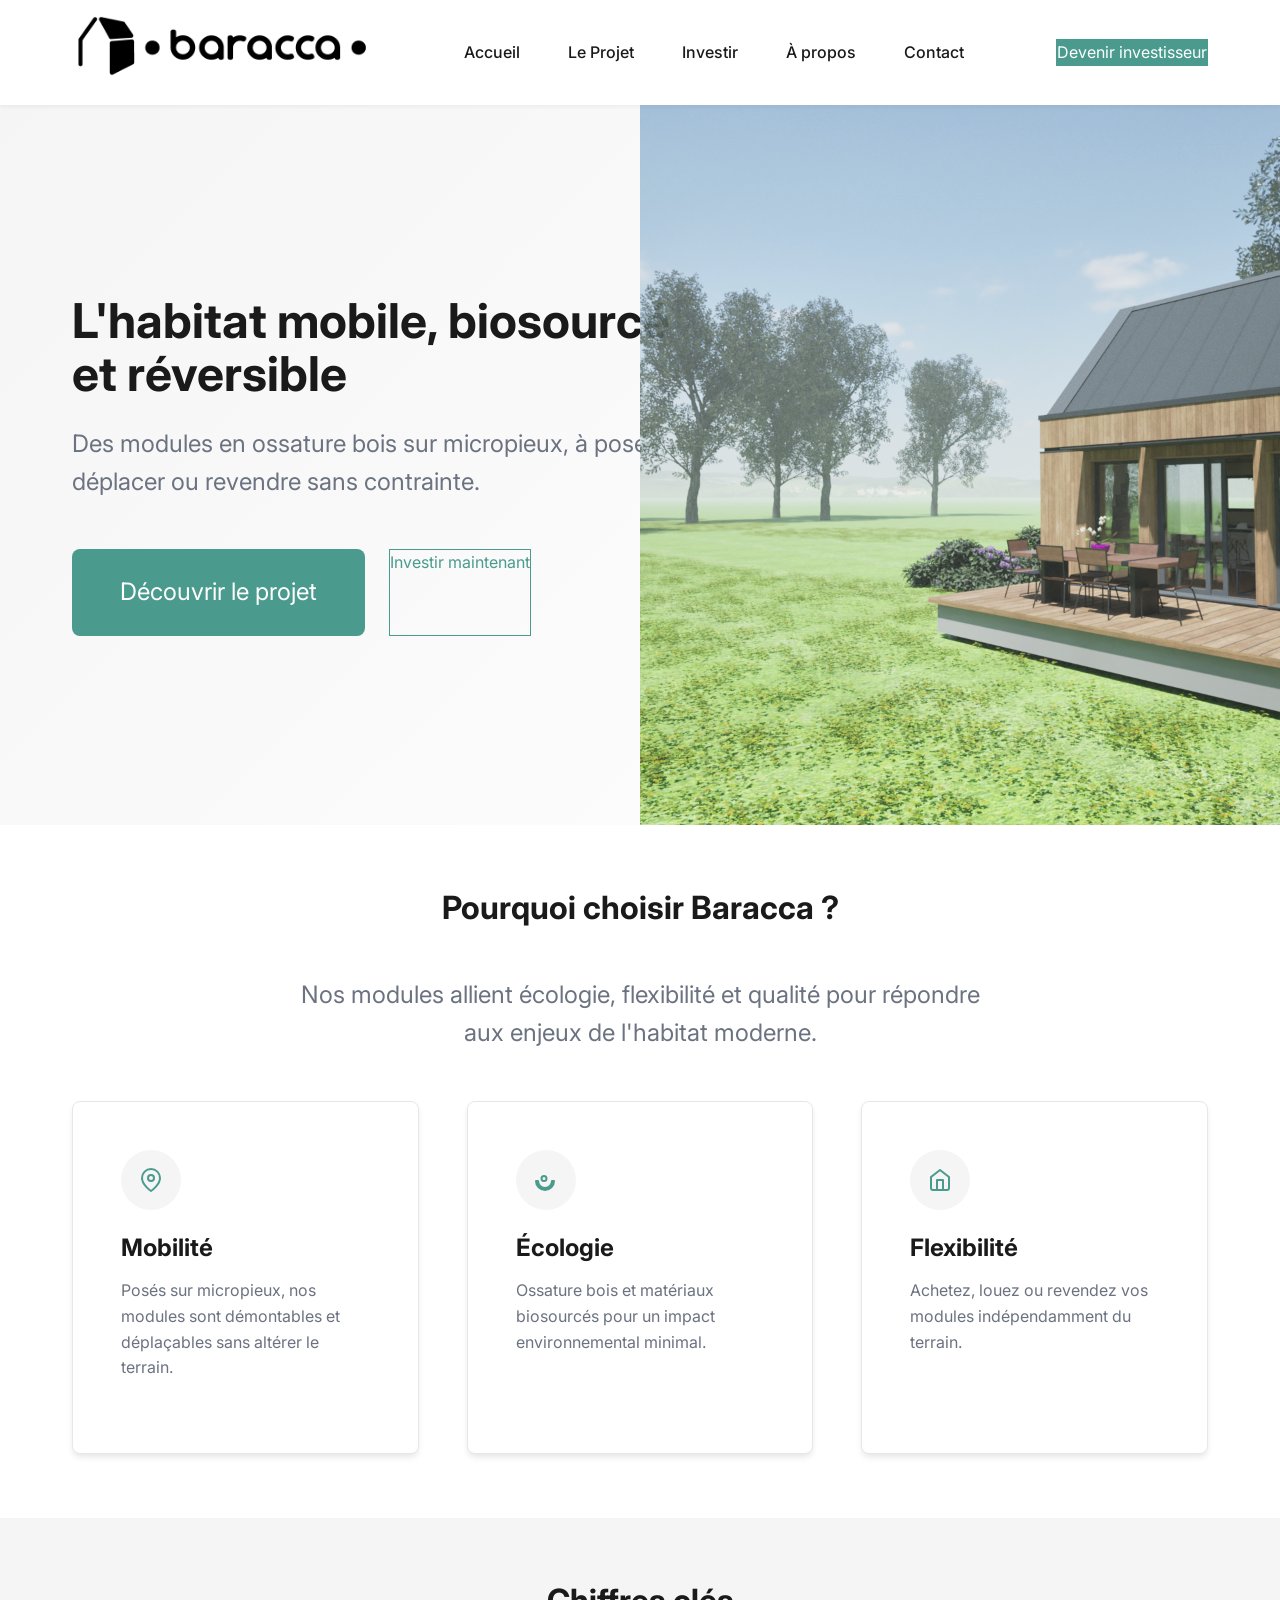
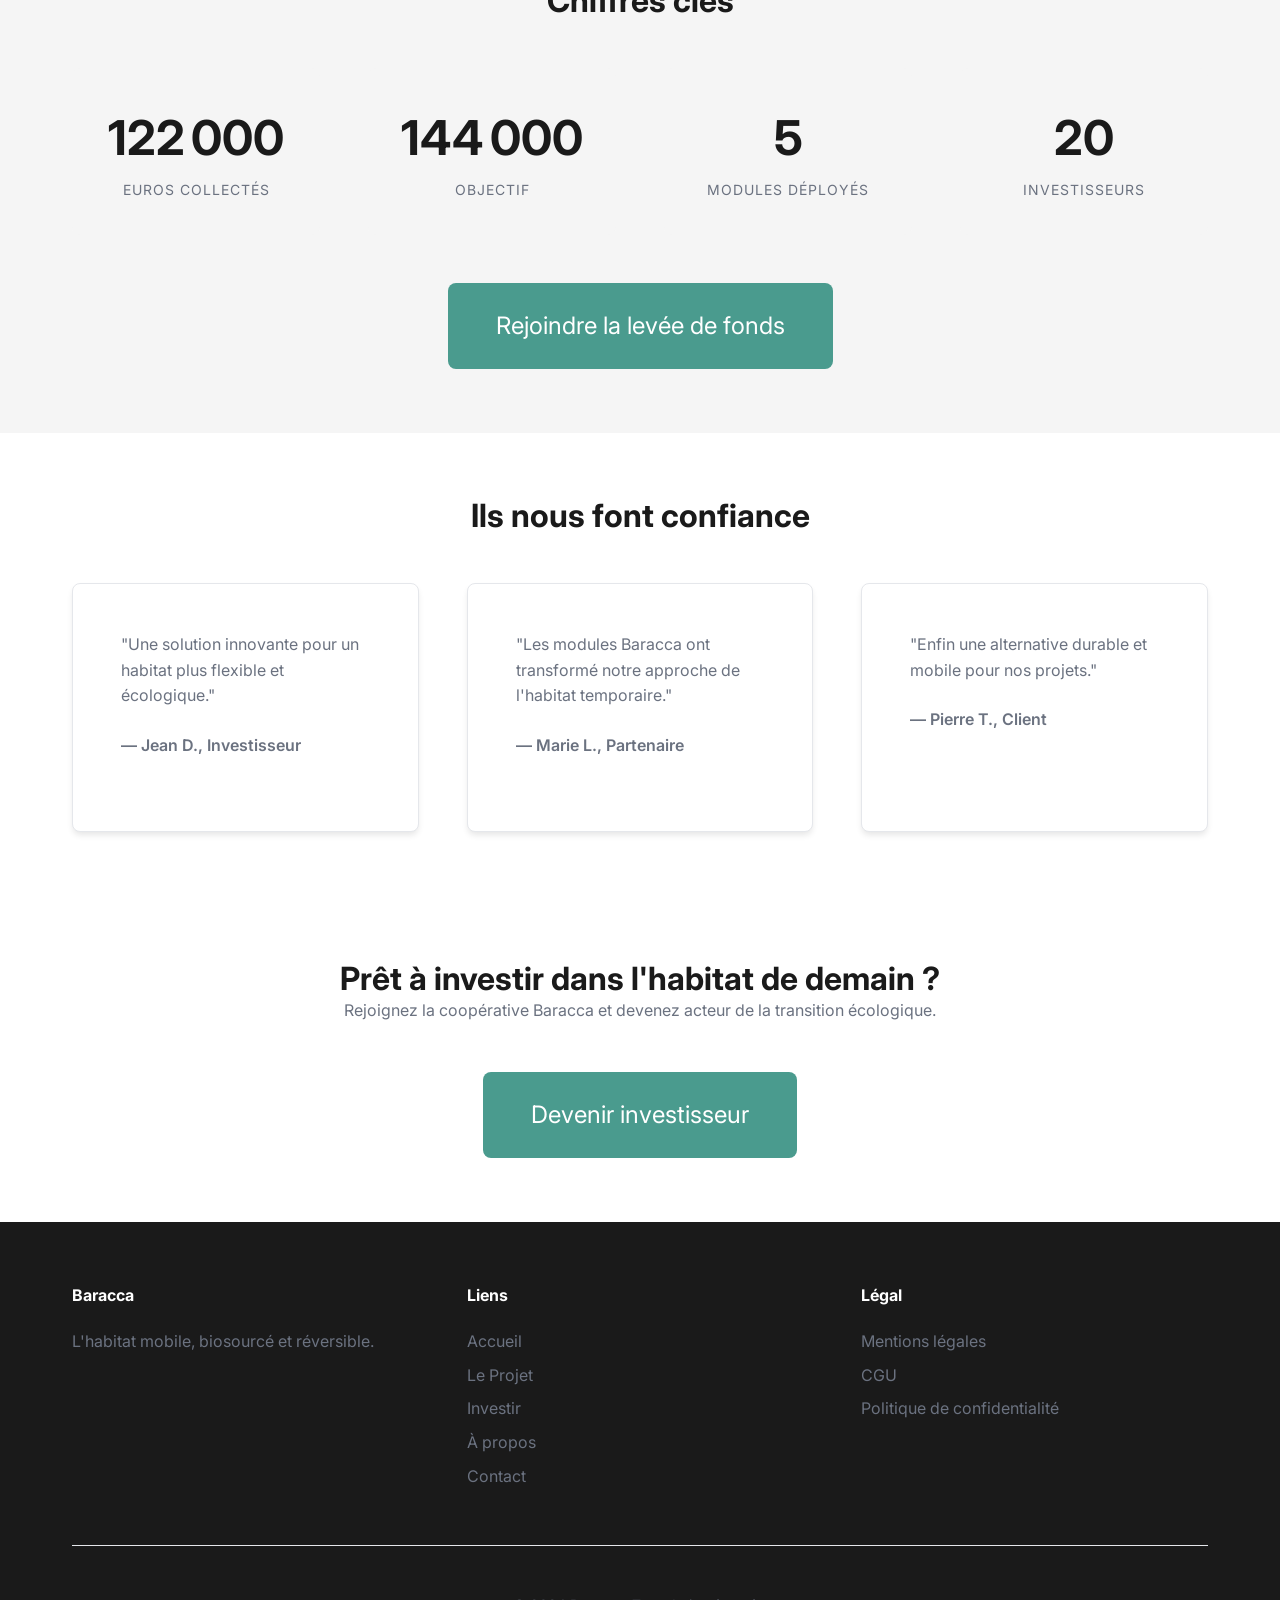
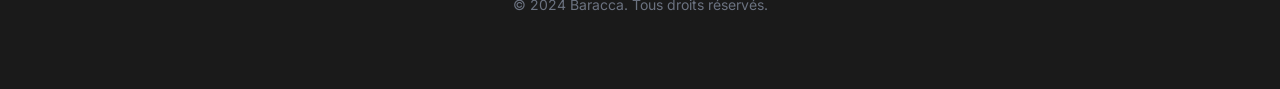
==== index.html @ 4b8a8864 "Fichiers initiaux pour lancement du site" ====
<!DOCTYPE html>
<html lang="fr">
<head>
  <meta charset="UTF-8">
  <meta name="viewport" content="width=device-width, initial-scale=1.0">
  <meta name="description" content="Baracca - Modules d'habitation en ossature bois biosourcés, mobiles et réversibles. Investissez dans l'habitat de demain.">
  <title>Baracca | L'habitat mobile, biosourcé et réversible</title>
  
  <!-- Fonts -->
  <link rel="preconnect" href="https://fonts.googleapis.com">
  <link rel="preconnect" href="https://fonts.gstatic.com" crossorigin>
  <link href="https://fonts.googleapis.com/css2?family=Inter:wght@400;500;600;700&display=swap" rel="stylesheet">
  
  <!-- Styles -->
  <link rel="stylesheet" href="assets/css/style.css">
  <link rel="icon" type="image/svg+xml" href="assets/images/favicon.png">
</head>
<body>
  <!-- Header -->
  <header class="header">
    <div class="container">
      <nav class="nav">
        <a href="index.html" class="logo"><img src="assets/images/logo-baracca-bandeau.png" alt="" width="300" height="62"/></a>
        <ul class="nav-links">
          <li><a href="index.html">Accueil</a></li>
          <li><a href="projet.html">Le Projet</a></li>
          <li><a href="investir.html">Investir</a></li>
          <li><a href="a-propos.html">À propos</a></li>
          <li><a href="contact.html">Contact</a></li>
        </ul>
        <div class="nav-actions">
          <a href="investir.html" class="btn-primary">Devenir investisseur</a>
        </div>
      </nav>
    </div>
  </header>

  <!-- Hero Section -->
  <section class="hero">
    <div class="container">
      <div class="hero-content fade-in">
        <h1>L'habitat mobile, biosourcé et réversible</h1>
        <p>Des modules en ossature bois sur micropieux, à poser, déplacer ou revendre sans contrainte.</p>
        <div class="hero-actions">
          <a href="projet.html" class="btn-cta">Découvrir le projet</a>
          <a href="investir.html" class="btn-secondary">Investir maintenant</a>
        </div>
      </div>
      <!-- Image de fond (à remplacer par votre visuel) -->
      <div class="hero-image" style="background-image: url('assets/images/Image3_000.png');"></div>
    </div>
  </section>

  <!-- Présentation Section -->
  <section class="section">
    <div class="container">
      <h2 class="section-title fade-in">Pourquoi choisir Baracca ?</h2>
      <p class="section-subtitle fade-in">Nos modules allient écologie, flexibilité et qualité pour répondre aux enjeux de l'habitat moderne.</p>
      
      <div class="cards fade-in">
        <div class="card">
          <div class="card-icon">
            <svg xmlns="http://www.w3.org/2000/svg" width="24" height="24" viewBox="0 0 24 24" fill="none" stroke="currentColor" stroke-width="2" stroke-linecap="round" stroke-linejoin="round">
              <path d="M21 10c0 7-9 13-9 13s-9-6-9-13a9 9 0 0 1 18 0z"></path>
              <circle cx="12" cy="10" r="3"></circle>
            </svg>
          </div>
          <h3>Mobilité</h3>
          <p>Posés sur micropieux, nos modules sont démontables et déplaçables sans altérer le terrain.</p>
        </div>
        
        <div class="card">
          <div class="card-icon">
            <svg xmlns="http://www.w3.org/2000/svg" width="24" height="24" viewBox="0 0 24 24" fill="none" stroke="currentColor" stroke-width="2" stroke-linecap="round" stroke-linejoin="round">
              <path d="M11 20A7 7 0 0 1 4 13H2a9 9 0 0 0 18 0h-2a7 7 0 0 1-7 7z"></path>
              <path d="M12.5 10.5c0-1.38-1.12-2.5-2.5-2.5s-2.5 1.12-2.5 2.5 1.12 2.5 2.5 2.5 2.5-1.12 2.5-2.5z"></path>
            </svg>
          </div>
          <h3>Écologie</h3>
          <p>Ossature bois et matériaux biosourcés pour un impact environnemental minimal.</p>
        </div>
        
        <div class="card">
          <div class="card-icon">
            <svg xmlns="http://www.w3.org/2000/svg" width="24" height="24" viewBox="0 0 24 24" fill="none" stroke="currentColor" stroke-width="2" stroke-linecap="round" stroke-linejoin="round">
              <path d="M3 9l9-7 9 7v11a2 2 0 0 1-2 2H5a2 2 0 0 1-2-2z"></path>
              <polyline points="9,22 9,12 15,12 15,22"></polyline>
            </svg>
          </div>
          <h3>Flexibilité</h3>
          <p>Achetez, louez ou revendez vos modules indépendamment du terrain.</p>
        </div>
      </div>
    </div>
  </section>

  <!-- Chiffres Clés Section -->
  <section class="section" style="background-color: var(--gray-light);">
    <div class="container">
      <h2 class="section-title fade-in">Chiffres clés</h2>
      <div class="stats fade-in">
        <div class="stat-item">
          <span class="stat-number" data-target="250000">0</span>
          <span class="stat-label">Euros collectés</span>
        </div>
        <div class="stat-item">
          <span class="stat-number" data-target="300000">300 000</span>
          <span class="stat-label">Objectif</span>
        </div>
        <div class="stat-item">
          <span class="stat-number" data-target="12">0</span>
          <span class="stat-label">Modules déployés</span>
        </div>
        <div class="stat-item">
          <span class="stat-number" data-target="42">0</span>
          <span class="stat-label">Investisseurs</span>
        </div>
      </div>
      <div class="fade-in" style="text-align: center; margin-top: var(--spacing-xl);">
        <a href="investir.html" class="btn-cta">Rejoindre la levée de fonds</a>
      </div>
    </div>
  </section>

  <!-- Témoignages Section -->
  <section class="section">
    <div class="container">
      <h2 class="section-title fade-in">Ils nous font confiance</h2>
      <div class="cards fade-in">
        <div class="card">
          <p>"Une solution innovante pour un habitat plus flexible et écologique."</p>
          <p style="font-weight: 600; margin-top: var(--spacing-sm);">— Jean D., Investisseur</p>
        </div>
        <div class="card">
          <p>"Les modules Baracca ont transformé notre approche de l'habitat temporaire."</p>
          <p style="font-weight: 600; margin-top: var(--spacing-sm);">— Marie L., Partenaire</p>
        </div>
        <div class="card">
          <p>"Enfin une alternative durable et mobile pour nos projets."</p>
          <p style="font-weight: 600; margin-top: var(--spacing-sm);">— Pierre T., Client</p>
        </div>
      </div>
    </div>
  </section>

  <!-- CTA Final -->
  <section class="section">
    <div class="container">
      <div class="fade-in" style="text-align: center; max-width: 700px; margin: 0 auto;">
        <h2>Prêt à investir dans l'habitat de demain ?</h2>
        <p style="margin-bottom: var(--spacing-xl);">Rejoignez la coopérative Baracca et devenez acteur de la transition écologique.</p>
        <a href="investir.html" class="btn-cta">Devenir investisseur</a>
      </div>
    </div>
  </section>

  <!-- Footer -->
  <footer class="footer">
    <div class="container">
      <div class="footer-content">
        <div class="footer-section">
          <h4>Baracca</h4>
          <p>L'habitat mobile, biosourcé et réversible.</p>
        </div>
        <div class="footer-section">
          <h4>Liens</h4>
          <ul>
            <li><a href="/">Accueil</a></li>
            <li><a href="projet.html">Le Projet</a></li>
            <li><a href="investir.html">Investir</a></li>
            <li><a href="a-propos.html">À propos</a></li>
            <li><a href="contact.html">Contact</a></li>
          </ul>
        </div>
        <div class="footer-section">
          <h4>Légal</h4>
          <ul>
            <li><a href="#">Mentions légales</a></li>
            <li><a href="#">CGU</a></li>
            <li><a href="#">Politique de confidentialité</a></li>
          </ul>
        </div>
      </div>
      <div class="footer-bottom">
        <p>© 2024 Baracca. Tous droits réservés.</p>
      </div>
    </div>
  </footer>

  <!-- Scripts -->
  <script src="assets/js/script.js"></script>
</body>
</html>
---- assets/css/style.css ----
/* ============================================
   Baracca - Styles Globaux
   ============================================ */

/* CSS Variables */
:root {
  /* Couleurs principales */
  --primary: #4A9B8E;      /* Vert terre */
  --primary-dark: #3A8B7E; /* Vert terre foncé */
  --black: #1A1A1A;        /* Noir profond */
  --white: #FFFFFF;        /* Blanc */
  --gray-light: #F5F5F5;   /* Gris clair (fond) */
  --gray: #6B7280;         /* Gris texte */
  --gray-border: #E5E7EB; /* Bordure gris clair */

  /* Typographie */
  --font-family: 'Inter', -apple-system, BlinkMacSystemFont, sans-serif;
  --font-size-h1: 2.5rem;   /* 40px */
  --font-size-h2: 2rem;     /* 32px */
  --font-size-h3: 1.5rem;   /* 24px */
  --font-size-body: 1rem;  /* 16px */
  --font-size-small: 0.875rem; /* 14px */

  /* Espacements */
  --spacing-xs: 0.5rem;    /* 8px */
  --spacing-sm: 1rem;      /* 16px */
  --spacing-md: 1.5rem;    /* 24px */
  --spacing-lg: 2rem;      /* 32px */
  --spacing-xl: 3rem;      /* 48px */
  --spacing-2xl: 4rem;     /* 64px */

  /* Bordures et ombres */
  --border-radius: 8px;
  --box-shadow: 0 4px 6px -1px rgba(0, 0, 0, 0.1);
  --box-shadow-lg: 0 10px 15px -3px rgba(0, 0, 0, 0.1);

  /* Transitions */
  --transition: all 0.3s ease;
}

/* Reset et base */
*, *::before, *::after {
  box-sizing: border-box;
  margin: 0;
  padding: 0;
}

html {
  scroll-behavior: smooth;
}

body {
  font-family: var(--font-family);
  font-size: var(--font-size-body);
  line-height: 1.6;
  color: var(--black);
  background-color: var(--white);
  -webkit-font-smoothing: antialiased;
  -moz-osx-font-smoothing: grayscale;
}

/* Typographie */
h1, h2, h3, h4, h5, h6 {
  font-weight: 700;
  line-height: 1.2;
  color: var(--black);
}

h1 { font-size: var(--font-size-h1); }
h2 { font-size: var(--font-size-h2); }
h3 { font-size: var(--font-size-h3); }

p {
  margin-bottom: var(--spacing-md);
  color: var(--gray);
}

a {
  color: var(--primary);
  text-decoration: none;
  transition: var(--transition);
}

a:hover {
  color: var(--primary-dark);
}

/* Conteneurs */
.container {
  width: 100%;
  max-width: 1200px;
  margin: 0 auto;
  padding: 0 var(--spacing-lg);
}

.section {
  padding: var(--spacing-2xl) 0;
}

/* ============================================
   Header
   ============================================ */
.header {
  position: sticky;
  top: 0;
  background-color: var(--white);
  box-shadow: 0 2px 4px rgba(0, 0, 0, 0.05);
  z-index: 1000;
  padding: var(--spacing-sm) 0;
}

.nav {
  display: flex;
  justify-content: space-between;
  align-items: center;
}

.logo {
  font-size: var(--font-size-h3);
  font-weight: 700;
  color: var(--black);
}

.nav-links {
  display: flex;
  list-style: none;
  gap: var(--spacing-xl);
}

.nav-links a {
  color: var(--black);
  font-weight: 500;
  transition: var(--transition);
}

.nav-links a:hover {
  color: var(--primary);
}

.nav-actions {
  display: flex;
  gap: var(--spacing-md);
  align-items: center;
}

/* ============================================
   Boutons
   ============================================ */
.btn {
  display: inline-block;
  padding: var(--spacing-sm) var(--spacing-lg);
  border-radius: var(--border-radius);
  font-weight: 600;
  font-size: var(--font-size-body);
  transition: var(--transition);
  cursor: pointer;
  text-align: center;
}

.btn-primary {
  background-color: var(--primary);
  color: var(--white);
  border: 1px solid var(--primary);
}

.btn-primary:hover {
  background-color: var(--primary-dark);
  border-color: var(--primary-dark);
}

.btn-secondary {
  background-color: transparent;
  color: var(--primary);
  border: 1px solid var(--primary);
}

.btn-secondary:hover {
  background-color: var(--primary);
  color: var(--white);
}

.btn-cta {
  background-color: var(--primary);
  color: var(--white);
  padding: var(--spacing-md) var(--spacing-xl);
  font-size: var(--font-size-h3);
  border-radius: var(--border-radius);
  display: inline-block;
  transition: var(--transition);
}

.btn-cta:hover {
  background-color: var(--primary-dark);
  transform: translateY(-2px);
  box-shadow: var(--box-shadow-lg);
}

/* ============================================
   Hero Section
   ============================================ */
.hero {
  position: relative;
  padding: var(--spacing-2xl) 0;
  min-height: 80vh;
  display: flex;
  align-items: center;
  background: linear-gradient(135deg, var(--gray-light) 0%, var(--white) 100%);
  overflow: hidden;
}

.hero-content {
  max-width: 600px;
}

.hero h1 {
  font-size: 3rem;
  margin-bottom: var(--spacing-md);
  line-height: 1.1;
}

.hero p {
  font-size: var(--font-size-h3);
  color: var(--gray);
  margin-bottom: var(--spacing-xl);
}

.hero-actions {
  display: flex;
  gap: var(--spacing-md);
}

.hero-image {
  position: absolute;
  right: 0;
  top: 0;
  width: 50%;
  height: 100%;
  background-size: cover;
  background-position: center;
  opacity: 0.9;
}

/* ============================================
   Sections
   ============================================ */
.section-title {
  text-align: center;
  margin-bottom: var(--spacing-xl);
}

.section-subtitle {
  text-align: center;
  max-width: 700px;
  margin: 0 auto var(--spacing-xl);
  font-size: var(--font-size-h3);
  color: var(--gray);
}

/* ============================================
   Cartes (Features, Avantages, etc.)
   ============================================ */
.cards {
  display: grid;
  grid-template-columns: repeat(auto-fit, minmax(300px, 1fr));
  gap: var(--spacing-xl);
}

.card {
  background-color: var(--white);
  border: 1px solid var(--gray-border);
  border-radius: var(--border-radius);
  padding: var(--spacing-xl);
  box-shadow: var(--box-shadow);
  transition: var(--transition);
}

.card:hover {
  transform: translateY(-5px);
  box-shadow: var(--box-shadow-lg);
}

.card-icon {
  width: 60px;
  height: 60px;
  margin-bottom: var(--spacing-md);
  display: flex;
  align-items: center;
  justify-content: center;
  background-color: var(--gray-light);
  border-radius: 50%;
  color: var(--primary);
  font-size: var(--font-size-h2);
}

.card h3 {
  margin-bottom: var(--spacing-sm);
}

.card p {
  color: var(--gray);
  margin-bottom: var(--spacing-md);
}

/* ============================================
   Stats (Chiffres clés)
   ============================================ */
.stats {
  display: grid;
  grid-template-columns: repeat(auto-fit, minmax(200px, 1fr));
  gap: var(--spacing-xl);
  text-align: center;
}

.stat-item {
  padding: var(--spacing-lg);
  background-color: var(--gray-light);
  border-radius: var(--border-radius);
}

.stat-number {
  font-size: 3rem;
  font-weight: 700;
  color: var(--black);
  display: block;
}

.stat-label {
  font-size: var(--font-size-small);
  color: var(--gray);
  text-transform: uppercase;
  letter-spacing: 1px;
}

/* ============================================
   Tableau (Contreparties)
   ============================================ */
.table {
  width: 100%;
  border-collapse: collapse;
  margin: var(--spacing-xl) 0;
}

.table th,
.table td {
  padding: var(--spacing-md);
  text-align: left;
  border-bottom: 1px solid var(--gray-border);
}

.table th {
  background-color: var(--gray-light);
  font-weight: 600;
  color: var(--black);
}

.table tr:hover {
  background-color: var(--gray-light);
}

/* ============================================
   Galerie
   ============================================ */
.gallery {
  display: grid;
  grid-template-columns: repeat(auto-fit, minmax(250px, 1fr));
  gap: var(--spacing-md);
}

.gallery-item {
  position: relative;
  aspect-ratio: 4/3;
  overflow: hidden;
  border-radius: var(--border-radius);
}

.gallery-item img {
  width: 100%;
  height: 100%;
  object-fit: cover;
  transition: var(--transition);
}

.gallery-item:hover img {
  transform: scale(1.05);
}

/* ============================================
   Formulaire
   ============================================ */
.form-group {
  margin-bottom: var(--spacing-lg);
}

.form-group label {
  display: block;
  margin-bottom: var(--spacing-xs);
  font-weight: 500;
  color: var(--black);
}

.form-group input,
.form-group textarea {
  width: 100%;
  padding: var(--spacing-sm);
  border: 1px solid var(--gray-border);
  border-radius: var(--border-radius);
  font-family: var(--font-family);
  font-size: var(--font-size-body);
  transition: var(--transition);
}

.form-group input:focus,
.form-group textarea:focus {
  outline: none;
  border-color: var(--primary);
  box-shadow: 0 0 0 3px rgba(74, 155, 142, 0.1);
}

.form-group textarea {
  min-height: 150px;
  resize: vertical;
}

/* ============================================
   FAQ
   ============================================ */
.faq {
  display: grid;
  grid-template-columns: repeat(auto-fit, minmax(300px, 1fr));
  gap: var(--spacing-xl);
}

.faq-item {
  background-color: var(--gray-light);
  border-radius: var(--border-radius);
  padding: var(--spacing-lg);
}

.faq-question {
  font-weight: 600;
  color: var(--black);
  margin-bottom: var(--spacing-sm);
  cursor: pointer;
  display: flex;
  justify-content: space-between;
  align-items: center;
}

.faq-question:hover {
  color: var(--primary);
}

.faq-answer {
  color: var(--gray);
  display: none;
  padding-top: var(--spacing-sm);
  border-top: 1px solid var(--gray-border);
}

.faq-item.active .faq-answer {
  display: block;
}

/* ============================================
   Footer
   ============================================ */
.footer {
  background-color: var(--black);
  color: var(--white);
  padding: var(--spacing-2xl) 0 var(--spacing-xl);
}

.footer-content {
  display: grid;
  grid-template-columns: repeat(auto-fit, minmax(200px, 1fr));
  gap: var(--spacing-xl);
  margin-bottom: var(--spacing-xl);
}

.footer-section h4 {
  margin-bottom: var(--spacing-md);
  color: var(--white);
}

.footer-section ul {
  list-style: none;
}

.footer-section li {
  margin-bottom: var(--spacing-xs);
}

.footer-section a {
  color: var(--gray);
}

.footer-section a:hover {
  color: var(--primary);
}

.footer-bottom {
  text-align: center;
  padding-top: var(--spacing-xl);
  border-top: 1px solid var(--gray-border);
  color: var(--gray);
  font-size: var(--font-size-small);
}

/* ============================================
   Responsive
   ============================================ */
@media (max-width: 1024px) {
  .hero {
    min-height: 70vh;
  }

  .hero h1 {
    font-size: 2.5rem;
  }

  .hero-image {
    display: none;
  }
}

@media (max-width: 768px) {
  .nav-links {
    display: none; /* À remplacer par un menu hamburger si besoin */
  }

  .hero h1 {
    font-size: 2rem;
  }

  .hero p {
    font-size: var(--font-size-h3);
  }

  .hero-actions {
    flex-direction: column;
    align-items: flex-start;
  }

  .btn-cta {
    width: 100%;
    text-align: center;
  }

  .cards {
    grid-template-columns: 1fr;
  }

  .stats {
    grid-template-columns: 1fr;
  }

  .gallery {
    grid-template-columns: 1fr;
  }

  .faq {
    grid-template-columns: 1fr;
  }

  .footer-content {
    grid-template-columns: 1fr;
    text-align: center;
  }
}

@media (max-width: 480px) {
  .container {
    padding: 0 var(--spacing-md);
  }

  .section {
    padding: var(--spacing-xl) 0;
  }

  .hero {
    padding: var(--spacing-xl) 0;
  }

  .hero h1 {
    font-size: 1.8rem;
  }
}

/* ============================================
   Animations
   ============================================ */
@keyframes fadeIn {
  from {
    opacity: 0;
    transform: translateY(20px);
  }
  to {
    opacity: 1;
    transform: translateY(0);
  }
}

.fade-in {
  animation: fadeIn 0.6s ease-out;
}

/* ============================================
   Espace Investisseurs - Protection
   ============================================ */
.hidden {
  display: none !important;
}
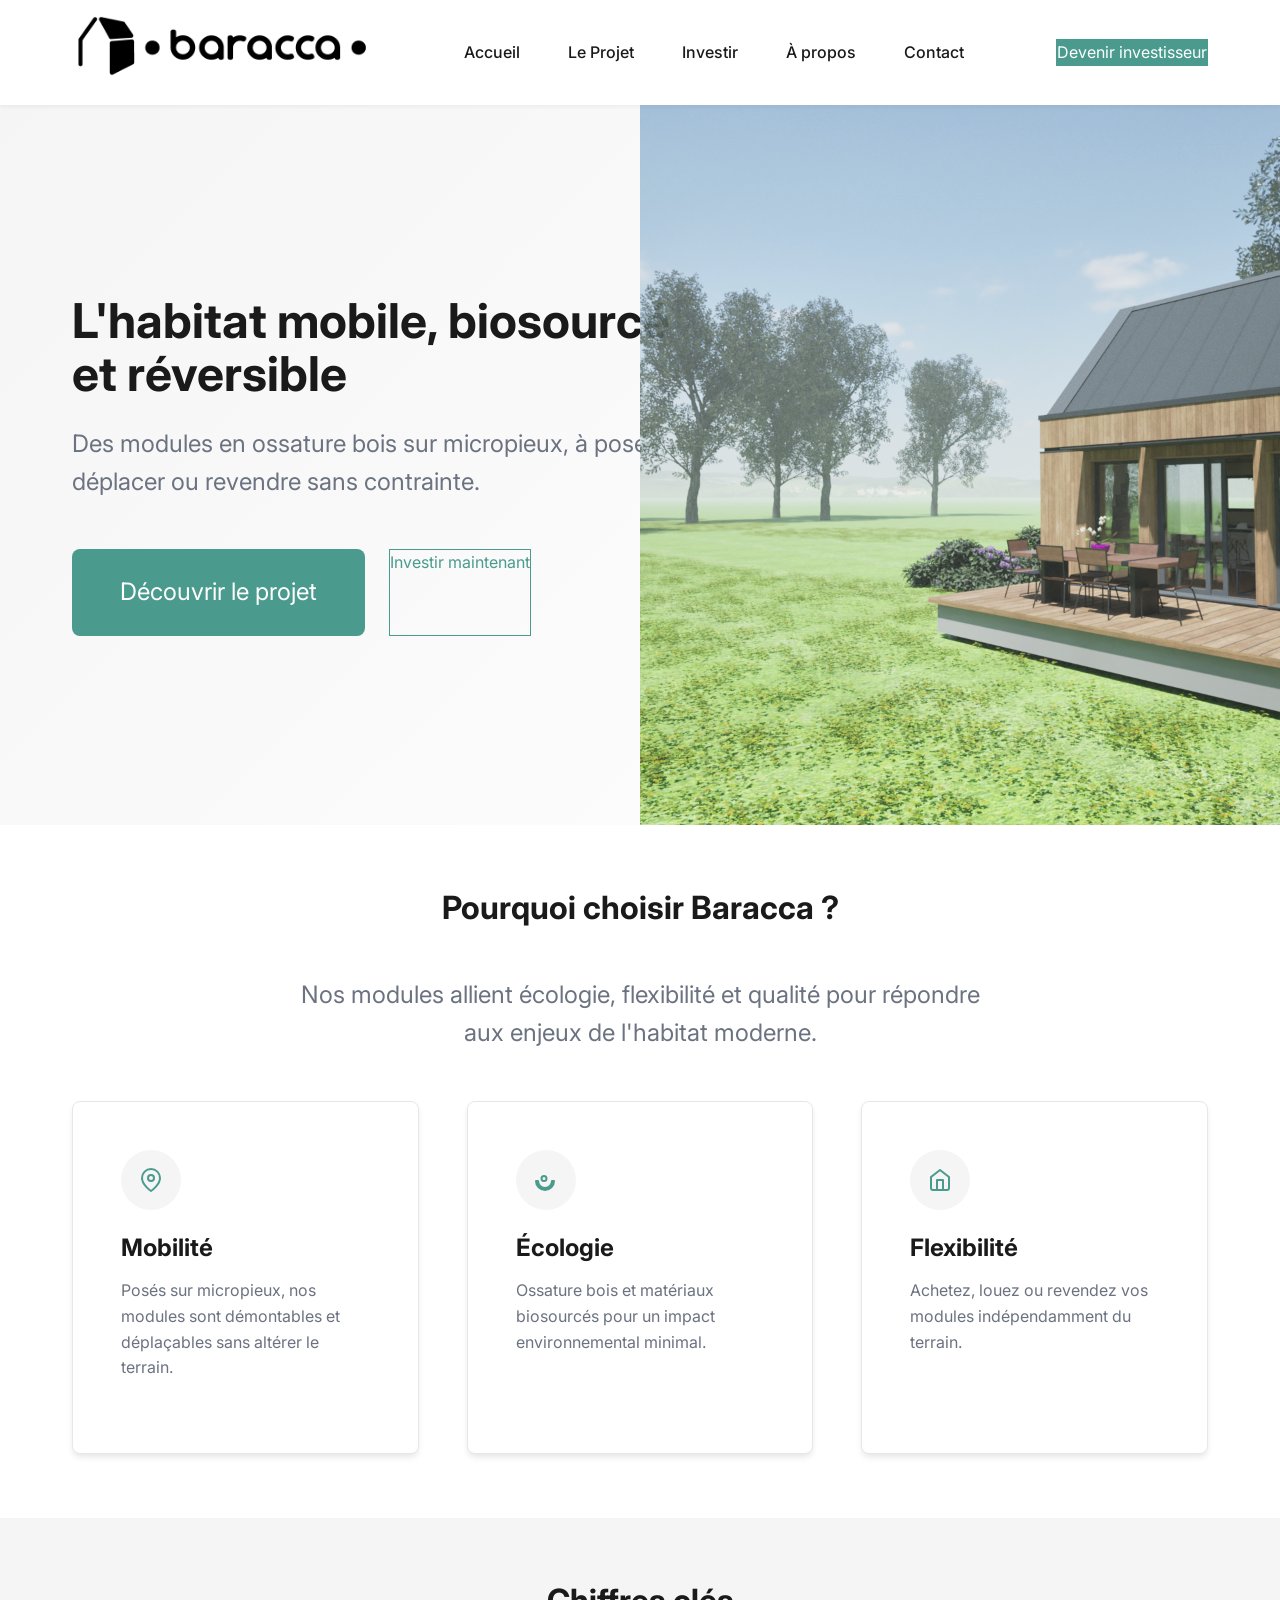
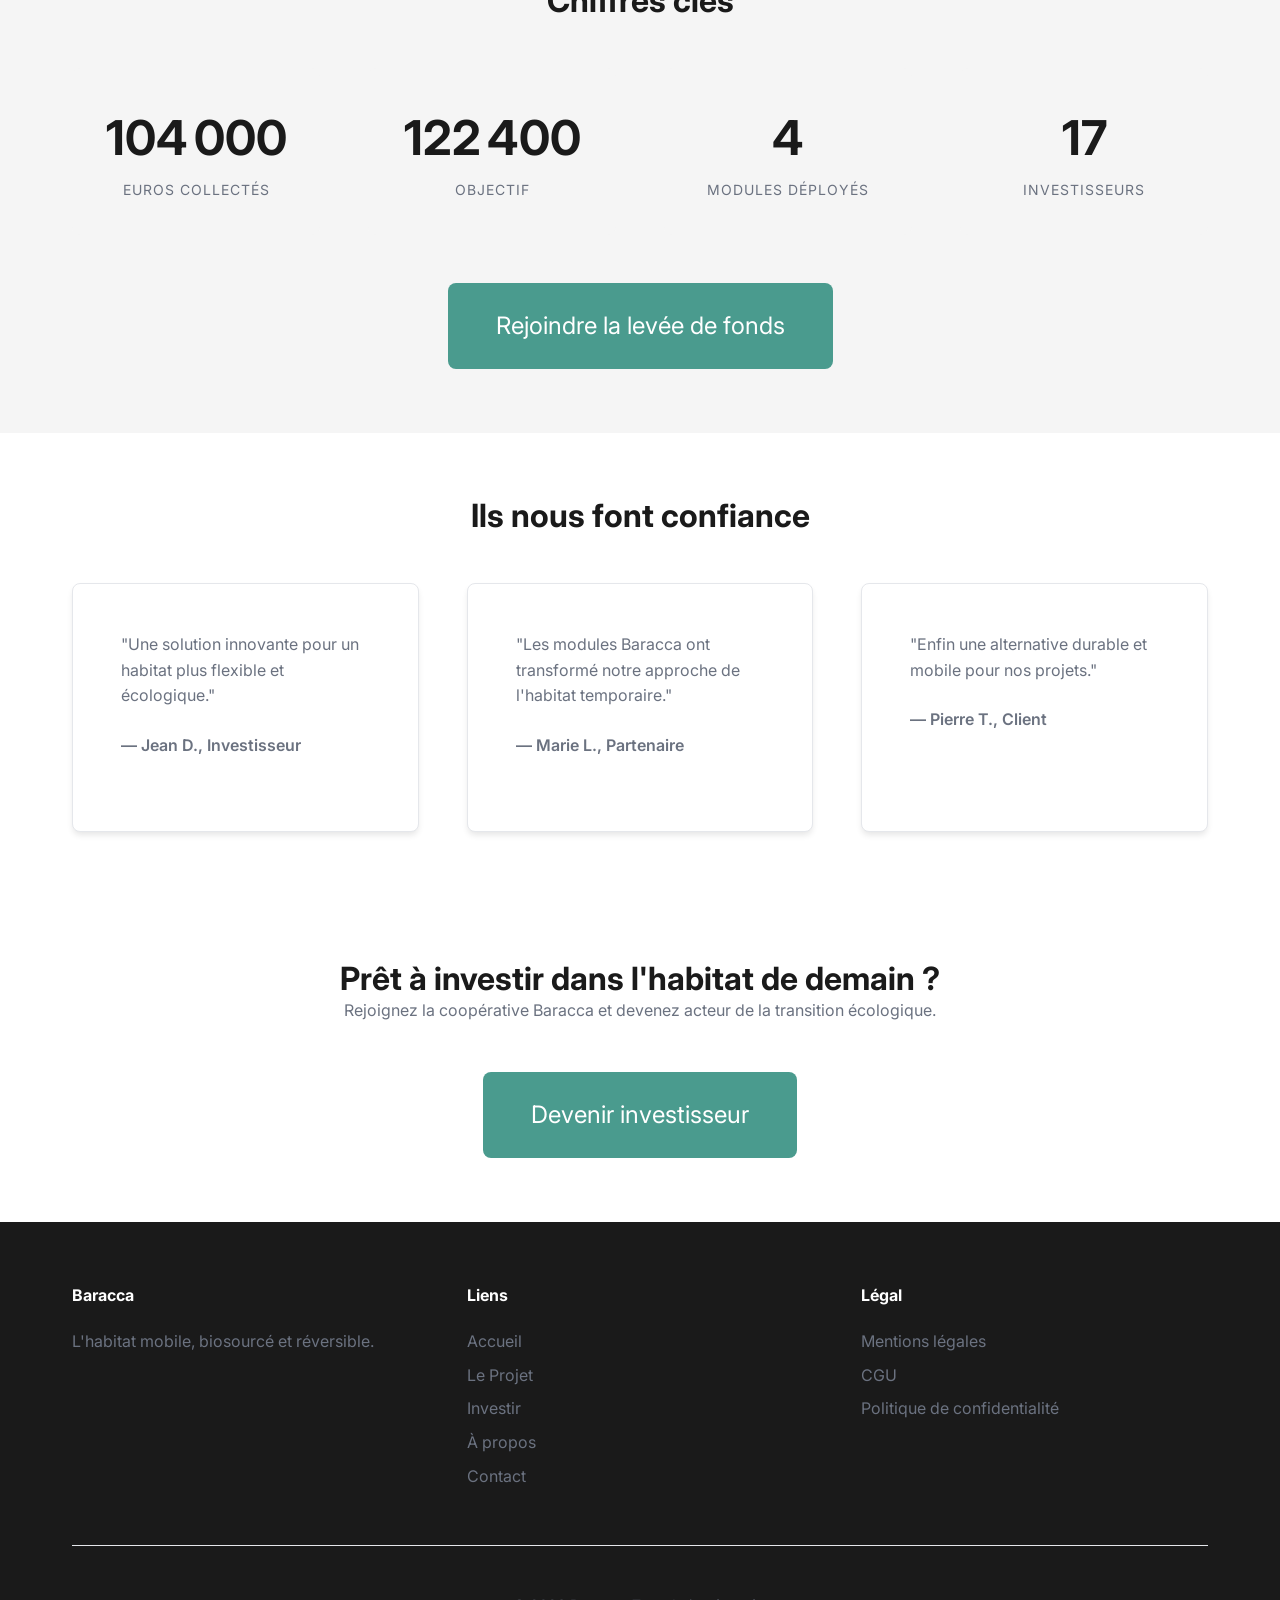
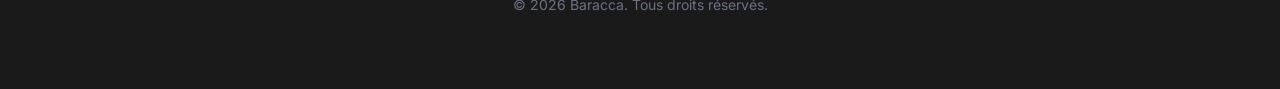
==== commit 6805aad1: "Remplaccement de l'année fixe par l'année actuelle dans le pied de page de toutes les pages HTML. Aj" ====
--- a/index.html
+++ b/index.html
@@ -182,7 +182,7 @@
         </div>
       </div>
       <div class="footer-bottom">
-        <p>© 2024 Baracca. Tous droits réservés.</p>
+        <p>© <span id="current-year"></span> Baracca. Tous droits réservés.</p>
       </div>
     </div>
   </footer>
